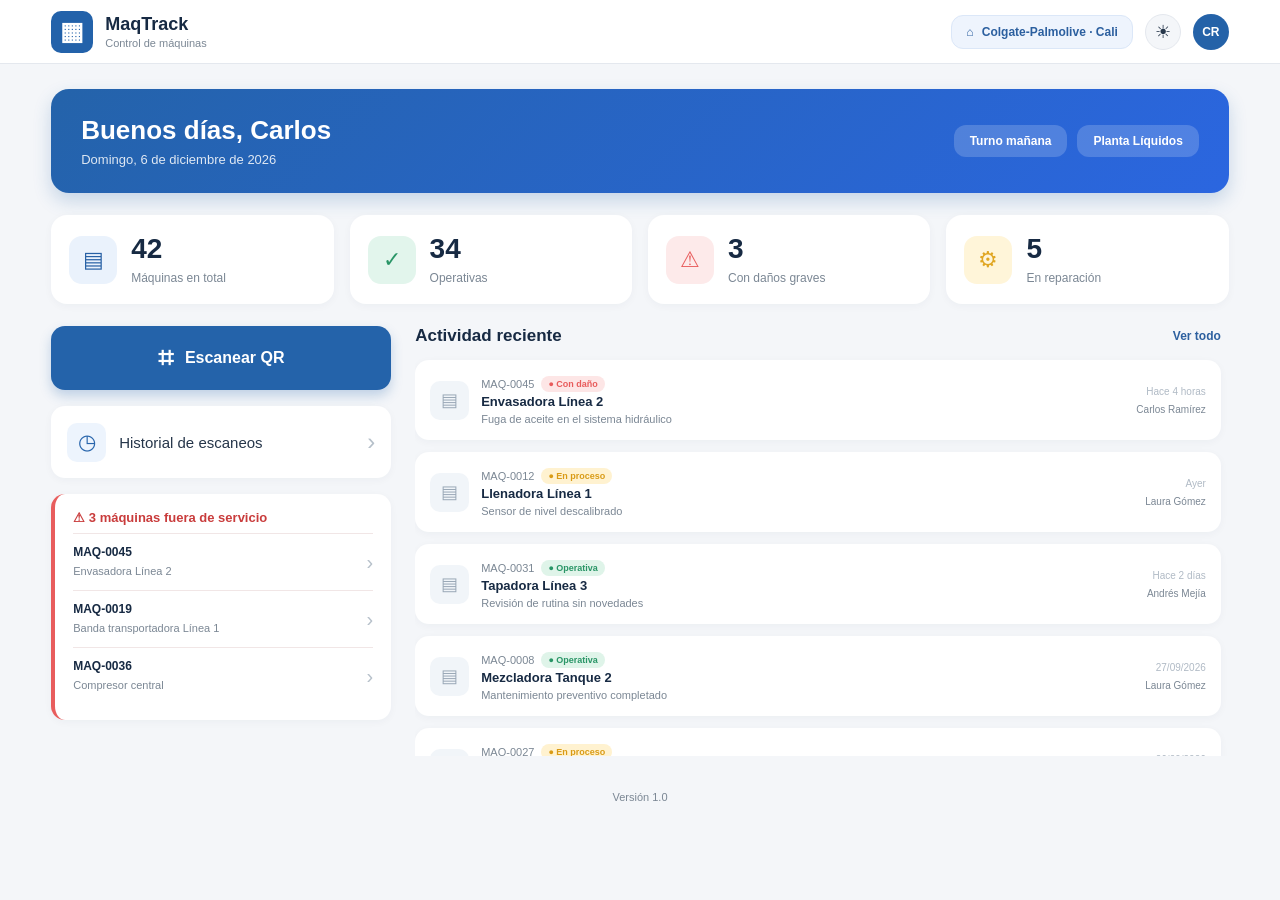
==== index.html @ 4da7d1e7 "se agrego el odo oscuro" ====
<!DOCTYPE html>
<html lang="es">
<head>
  <meta charset="UTF-8">
  <meta name="viewport" content="width=device-width, initial-scale=1.0">
  <title>MaqTrack</title>
  <link rel="stylesheet" href="estilo.css">
</head>
<body>

  <!-- ENCABEZADO -->
  <header class="encabezado">
    <div class="logo-contenedor">
      <div class="logo">▦</div>
      <div class="titulo-logo">
        <h1>MaqTrack</h1>
        <p>Control de máquinas</p>
      </div>
    </div>
    <div class="usuario-contenedor">
      <div class="empresa">
        <span>⌂</span>
        Colgate-Palmolive · Cali
      </div>
      <button class="boton-tema" id="btnTema" aria-label="Cambiar tema">
        <span class="icono-sol">☀</span>
        <span class="icono-luna">☾</span>
      </button>
      <div class="usuario">CR</div>
    </div>
  </header>

  <main class="contenido">

    <!-- BIENVENIDA -->
    <section class="bienvenida">
      <div>
        <h2 id="saludo">Buenos días, Carlos</h2>
        <p id="fecha">Miércoles, 30 de septiembre de 2026</p>
      </div>
      <div class="datos-turno">
        <span class="chip">Turno mañana</span>
        <span class="chip">Planta Líquidos</span>
      </div>
    </section>

    <!-- ESTADÍSTICAS -->
    <section class="estadisticas">
      <div class="estadistica est-azul">
        <div class="icono-est">▤</div>
        <div>
          <strong>42</strong>
          <span>Máquinas en total</span>
        </div>
      </div>

      <div class="estadistica est-verde">
        <div class="icono-est">✓</div>
        <div>
          <strong>34</strong>
          <span>Operativas</span>
        </div>
      </div>

      <div class="estadistica est-rojo">
        <div class="icono-est">⚠</div>
        <div>
          <strong>3</strong>
          <span>Con daños graves</span>
        </div>
      </div>

      <div class="estadistica est-amarillo">
        <div class="icono-est">⚙</div>
        <div>
          <strong>5</strong>
          <span>En reparación</span>
        </div>
      </div>
    </section>

    <!-- ZONA PRINCIPAL -->
    <div class="principal">

      <!-- COLUMNA IZQUIERDA -->
      <section class="columna-izquierda">

        <div class="boton-escanear" onclick="location.href='escaner.html'">
          <span class="icono-qr">⌗</span>
          <span>Escanear QR</span>
        </div>

        <div class="boton-menu" onclick="location.href='historial.html'">
          <div class="icono-menu azul-icono">◷</div>
          <span>Historial de escaneos</span>
          <span class="flecha">›</span>
        </div>

        <!-- ALERTAS -->
        <div class="alertas">
          <h3>⚠ 3 máquinas fuera de servicio</h3>

          <a href="ficha.html" class="alerta-item">
            <div>
              <strong>MAQ-0045</strong>
              <span>Envasadora Línea 2</span>
            </div>
            <em>›</em>
          </a>

          <a href="ficha.html" class="alerta-item">
            <div>
              <strong>MAQ-0019</strong>
              <span>Banda transportadora Línea 1</span>
            </div>
            <em>›</em>
          </a>

          <a href="ficha.html" class="alerta-item">
            <div>
              <strong>MAQ-0036</strong>
              <span>Compresor central</span>
            </div>
            <em>›</em>
          </a>
        </div>

      </section>

      <!-- COLUMNA DERECHA -->
      <section class="actividad">
        <div class="titulo-actividad">
          <h2>Actividad reciente</h2>
          <a href="historial.html">Ver todo</a>
        </div>

        <a href="ficha.html" class="tarjeta">
          <div class="icono-maquina">▤</div>
          <div class="informacion">
            <div class="codigo">
              MAQ-0045
              <span class="estado estado-dano">● Con daño</span>
            </div>
            <h3>Envasadora Línea 2</h3>
            <p>Fuga de aceite en el sistema hidráulico</p>
          </div>
          <div class="tiempo">
            <span>Hace 4 horas</span>
            <strong>Carlos Ramírez</strong>
          </div>
        </a>

        <a href="ficha.html" class="tarjeta">
          <div class="icono-maquina">▤</div>
          <div class="informacion">
            <div class="codigo">
              MAQ-0012
              <span class="estado estado-proceso">● En proceso</span>
            </div>
            <h3>Llenadora Línea 1</h3>
            <p>Sensor de nivel descalibrado</p>
          </div>
          <div class="tiempo">
            <span>Ayer</span>
            <strong>Laura Gómez</strong>
          </div>
        </a>

        <a href="ficha.html" class="tarjeta">
          <div class="icono-maquina">▤</div>
          <div class="informacion">
            <div class="codigo">
              MAQ-0031
              <span class="estado estado-operativa">● Operativa</span>
            </div>
            <h3>Tapadora Línea 3</h3>
            <p>Revisión de rutina sin novedades</p>
          </div>
          <div class="tiempo">
            <span>Hace 2 días</span>
            <strong>Andrés Mejía</strong>
          </div>
        </a>

        <a href="ficha.html" class="tarjeta">
          <div class="icono-maquina">▤</div>
          <div class="informacion">
            <div class="codigo">
              MAQ-0008
              <span class="estado estado-operativa">● Operativa</span>
            </div>
            <h3>Mezcladora Tanque 2</h3>
            <p>Mantenimiento preventivo completado</p>
          </div>
          <div class="tiempo">
            <span>27/09/2026</span>
            <strong>Laura Gómez</strong>
          </div>
        </a>

        <a href="ficha.html" class="tarjeta">
          <div class="icono-maquina">▤</div>
          <div class="informacion">
            <div class="codigo">
              MAQ-0027
              <span class="estado estado-proceso">● En proceso</span>
            </div>
            <h3>Etiquetadora Línea 2</h3>
            <p>Rodillo de arrastre desgastado</p>
          </div>
          <div class="tiempo">
            <span>26/09/2026</span>
            <strong>Carlos Ramírez</strong>
          </div>
        </a>

      </section>
    </div>

  </main>

  <footer class="pie">Versión 1.0</footer>

  <script>
    // Saludo y fecha según el momento actual
    var ahora = new Date();
    var hora = ahora.getHours();
    var saludo = hora < 12 ? 'Buenos días' : (hora < 19 ? 'Buenas tardes' : 'Buenas noches');
    document.getElementById('saludo').textContent = saludo + ', Carlos';

    var fecha = ahora.toLocaleDateString('es-CO', {
      weekday: 'long', day: 'numeric', month: 'long', year: 'numeric'
    });
    document.getElementById('fecha').textContent =
      fecha.charAt(0).toUpperCase() + fecha.slice(1);

    // Modo oscuro
    const btnTema = document.getElementById('btnTema');
    const html = document.documentElement;
    
    // Cargar tema guardado
    const temaGuardado = localStorage.getItem('tema') || 'claro';
    if (temaGuardado === 'oscuro') {
      html.setAttribute('data-tema', 'oscuro');
    }
    
    // Cambiar tema
    btnTema.addEventListener('click', function() {
      const temaActual = html.getAttribute('data-tema');
      const nuevoTema = temaActual === 'oscuro' ? 'claro' : 'oscuro';
      
      html.setAttribute('data-tema', nuevoTema);
      localStorage.setItem('tema', nuevoTema);
    });
  </script>

</body>
</html>
---- estilo.css ----
/* =========================================
   GENERAL
========================================= */
* {
  margin: 0;
  padding: 0;
  box-sizing: border-box;
}

:root {
  /* Colores modo claro */
  --bg-principal: #f4f6f9;
  --bg-tarjeta: #ffffff;
  --texto-principal: #26364a;
  --texto-secundario: #7b8794;
  --texto-titulo: #172a43;
  --borde-sutil: #e4e8ee;
  --borde-tarjeta: #edf0f4;
  --sombra-tarjeta: rgba(30, 50, 70, 0.04);
  --sombra-hover: rgba(30, 50, 70, 0.1);
}

[data-tema="oscuro"] {
  /* Colores modo oscuro */
  --bg-principal: #0f172a;
  --bg-tarjeta: #1e293b;
  --texto-principal: #e2e8f0;
  --texto-secundario: #94a3b8;
  --texto-titulo: #f1f5f9;
  --borde-sutil: #334155;
  --borde-tarjeta: #2d3748;
  --sombra-tarjeta: rgba(0, 0, 0, 0.3);
  --sombra-hover: rgba(0, 0, 0, 0.5);
}

body {
  width: 100%;
  min-height: 100vh;
  font-family: Arial, Helvetica, sans-serif;
  background: var(--bg-principal);
  color: var(--texto-principal);
  overflow-x: hidden;
  transition: background-color 0.3s ease, color 0.3s ease;
}

/* =========================================
   ENCABEZADO
========================================= */
.encabezado {
  width: 100%;
  min-height: 64px;
  background: var(--bg-tarjeta);
  border-bottom: 1px solid var(--borde-sutil);
  padding: 10px 4%;
  display: flex;
  align-items: center;
  justify-content: space-between;
  gap: 20px;
  transition: background-color 0.3s ease, border-color 0.3s ease;
}

.logo-contenedor {
  display: flex;
  align-items: center;
  gap: 12px;
  min-width: 0;
}

.logo {
  width: 42px;
  height: 42px;
  flex-shrink: 0;
  background: #2362aa;
  color: white;
  border-radius: 10px;
  display: flex;
  align-items: center;
  justify-content: center;
  font-size: 25px;
  font-weight: bold;
}

.titulo-logo h1 {
  font-size: 18px;
  color: var(--texto-titulo);
  margin-bottom: 2px;
  transition: color 0.3s ease;
}

.titulo-logo p {
  font-size: 11px;
  color: var(--texto-secundario);
  transition: color 0.3s ease;
}

.usuario-contenedor {
  display: flex;
  align-items: center;
  gap: 12px;
  flex-shrink: 0;
}

.empresa {
  background: #eef4fd;
  border: 1px solid #dbe7f8;
  color: #2b5f9f;
  padding: 9px 14px;
  border-radius: 12px;
  font-size: 12px;
  font-weight: bold;
  white-space: nowrap;
}

[data-tema="oscuro"] .empresa {
  background: #1e3a5f;
  border: 1px solid #2a4a6f;
  color: #7db3e8;
}

.empresa span { margin-right: 5px; }

/* BOTÓN CAMBIAR TEMA */
.boton-tema {
  width: 36px;
  height: 36px;
  border-radius: 50%;
  background: var(--bg-principal);
  border: 1px solid var(--borde-sutil);
  color: var(--texto-principal);
  display: flex;
  align-items: center;
  justify-content: center;
  cursor: pointer;
  transition: all 0.3s ease;
  position: relative;
  overflow: hidden;
}

.boton-tema:hover {
  transform: scale(1.05);
}

.icono-sol,
.icono-luna {
  position: absolute;
  font-size: 18px;
  transition: all 0.3s ease;
}

.icono-sol {
  opacity: 1;
  transform: rotate(0deg) scale(1);
}

.icono-luna {
  opacity: 0;
  transform: rotate(90deg) scale(0.5);
}

[data-tema="oscuro"] .icono-sol {
  opacity: 0;
  transform: rotate(-90deg) scale(0.5);
}

[data-tema="oscuro"] .icono-luna {
  opacity: 1;
  transform: rotate(0deg) scale(1);
}

.usuario {
  width: 36px;
  height: 36px;
  flex-shrink: 0;
  border-radius: 50%;
  background: #2462a8;
  color: white;
  display: flex;
  align-items: center;
  justify-content: center;
  font-size: 12px;
  font-weight: bold;
}

/* =========================================
   CONTENIDO
========================================= */
.contenido {
  width: 100%;
  max-width: 1400px;
  margin: 0 auto;
  padding: 25px 4%;
  display: flex;
  flex-direction: column;
  gap: 22px;
}

/* =========================================
   BIENVENIDA
========================================= */
.bienvenida {
  background: linear-gradient(135deg, #2463aa, #2b66e0);
  color: white;
  border-radius: 18px;
  padding: 26px 30px;
  display: flex;
  align-items: center;
  justify-content: space-between;
  flex-wrap: wrap;
  gap: 16px;
  box-shadow: 0 8px 18px rgba(36, 99, 170, 0.22);
}

.bienvenida h2 {
  font-size: 26px;
  margin-bottom: 6px;
}

.bienvenida p {
  font-size: 13px;
  opacity: 0.85;
}

.datos-turno {
  display: flex;
  gap: 10px;
  flex-wrap: wrap;
}

.chip {
  background: rgba(255, 255, 255, 0.18);
  padding: 9px 16px;
  border-radius: 12px;
  font-size: 12px;
  font-weight: bold;
  white-space: nowrap;
}

/* =========================================
   ESTADÍSTICAS
========================================= */
.estadisticas {
  display: grid;
  grid-template-columns: repeat(4, minmax(0, 1fr));
  gap: 16px;
}

.estadistica {
  background: var(--bg-tarjeta);
  border-radius: 16px;
  padding: 18px;
  display: flex;
  align-items: center;
  gap: 14px;
  box-shadow: 0 2px 8px var(--sombra-tarjeta);
  min-width: 0;
  transition: background-color 0.3s ease, box-shadow 0.3s ease;
}

.icono-est {
  width: 48px;
  height: 48px;
  flex-shrink: 0;
  border-radius: 13px;
  display: flex;
  align-items: center;
  justify-content: center;
  font-size: 22px;
}

.estadistica strong {
  display: block;
  font-size: 28px;
  color: var(--texto-titulo);
  margin-bottom: 3px;
  transition: color 0.3s ease;
}

.estadistica span {
  font-size: 12px;
  color: var(--texto-secundario);
  transition: color 0.3s ease;
}

.est-azul     .icono-est { background: #eaf2fc; color: #2861a5; }
.est-verde    .icono-est { background: #e2f5ec; color: #299566; }
.est-rojo     .icono-est { background: #fdeaea; color: #e85d5d; }
.est-amarillo .icono-est { background: #fff5d9; color: #e0a622; }

/* =========================================
   ZONA PRINCIPAL
========================================= */
.principal {
  display: grid;
  grid-template-columns: minmax(260px, 340px) minmax(0, 1fr);
  gap: 24px;
  align-items: start;
}

.columna-izquierda {
  min-width: 0;
  display: flex;
  flex-direction: column;
  gap: 16px;
}

/* BOTÓN ESCANEAR */
.boton-escanear {
  width: 100%;
  min-height: 64px;
  background: #2463aa;
  color: white;
  border-radius: 14px;
  display: flex;
  align-items: center;
  justify-content: center;
  gap: 12px;
  font-size: 16px;
  font-weight: bold;
  box-shadow: 0 6px 12px rgba(36, 99, 170, 0.25);
  cursor: pointer;
  transition: 0.2s;
}

.boton-escanear:hover {
  background: #1e5798;
  transform: translateY(-1px);
}

.icono-qr { font-size: 27px; }

/* BOTÓN MENÚ */
.boton-menu {
  width: 100%;
  min-height: 72px;
  background: var(--bg-tarjeta);
  border-radius: 14px;
  display: flex;
  align-items: center;
  padding: 12px 16px;
  gap: 13px;
  box-shadow: 0 2px 8px var(--sombra-tarjeta);
  font-size: 15px;
  color: var(--texto-principal);
  cursor: pointer;
  transition: all 0.3s ease;
}

.boton-menu:hover { 
  box-shadow: 0 4px 12px var(--sombra-hover);
}

.icono-menu {
  width: 39px;
  height: 39px;
  flex-shrink: 0;
  border-radius: 10px;
  display: flex;
  align-items: center;
  justify-content: center;
  font-size: 21px;
}

.azul-icono { background: #edf4fd; color: #2865ac; }

[data-tema="oscuro"] .azul-icono { 
  background: #1e3a5f; 
  color: #7db3e8; 
}

.flecha {
  margin-left: auto;
  font-size: 24px;
  color: #b6c0ca;
  flex-shrink: 0;
}

[data-tema="oscuro"] .flecha {
  color: #64748b;
}

/* =========================================
   ALERTAS
========================================= */
.alertas {
  background: var(--bg-tarjeta);
  border-radius: 14px;
  border-left: 4px solid #e85d5d;
  padding: 16px 18px;
  box-shadow: 0 2px 8px var(--sombra-tarjeta);
  transition: background-color 0.3s ease, box-shadow 0.3s ease;
}

.alertas h3 {
  font-size: 13px;
  color: #c93c3c;
  margin-bottom: 8px;
}

[data-tema="oscuro"] .alertas h3 {
  color: #f87171;
}

.alerta-item {
  display: flex;
  align-items: center;
  justify-content: space-between;
  gap: 10px;
  padding: 11px 0;
  border-top: 1px solid #f1e6e6;
  text-decoration: none;
  color: inherit;
}

[data-tema="oscuro"] .alerta-item {
  border-top: 1px solid #3d2a2a;
}

.alerta-item strong {
  display: block;
  font-size: 12px;
  color: var(--texto-titulo);
  margin-bottom: 2px;
  transition: color 0.3s ease;
}

.alerta-item span {
  font-size: 11px;
  color: var(--texto-secundario);
  transition: color 0.3s ease;
}

.alerta-item em {
  font-style: normal;
  font-size: 20px;
  color: #b6c0ca;
  transition: color 0.3s ease;
}

[data-tema="oscuro"] .alerta-item em {
  color: #64748b;
}

.alerta-item:hover em { color: #e85d5d; }

[data-tema="oscuro"] .alerta-item:hover em {
  color: #f87171;
}

/* =========================================
   ACTIVIDAD
========================================= */
.actividad {
  min-width: 0;
  max-height: 430px;
  overflow-y: auto;
  overflow-x: hidden;
  padding-right: 8px;
}

/* BARRA DE DESPLAZAMIENTO DE ACTIVIDAD */
.actividad::-webkit-scrollbar {
  width: 6px;
}

.actividad::-webkit-scrollbar-track {
  background: transparent;
}

.actividad::-webkit-scrollbar-thumb {
  background: #cbd5df;
  border-radius: 10px;
}

.actividad::-webkit-scrollbar-thumb:hover {
  background: #9eabb8;
}

.titulo-actividad {
  display: flex;
  justify-content: space-between;
  align-items: center;
  gap: 15px;
  margin-bottom: 14px;
}

.titulo-actividad h2 {
  font-size: 17px;
  color: var(--texto-titulo);
  transition: color 0.3s ease;
}

.titulo-actividad a {
  text-decoration: none;
  color: #2d609f;
  font-size: 12px;
  font-weight: bold;
  white-space: nowrap;
}

[data-tema="oscuro"] .titulo-actividad a {
  color: #7db3e8;
}

.tarjeta {
  width: 100%;
  min-height: 80px;
  background: var(--bg-tarjeta);
  border-radius: 14px;
  margin-bottom: 12px;
  display: flex;
  align-items: center;
  padding: 10px 15px;
  box-shadow: 0 2px 8px var(--sombra-tarjeta);
  text-decoration: none;
  color: inherit;
  cursor: pointer;
  transition: all 0.3s ease;
}

.tarjeta:hover {
  box-shadow: 0 4px 12px var(--sombra-hover);
  transform: translateY(-1px);
}

.icono-maquina {
  width: 39px;
  height: 39px;
  flex-shrink: 0;
  background: #f1f5f9;
  border-radius: 10px;
  color: #9aa8b7;
  display: flex;
  align-items: center;
  justify-content: center;
  font-size: 18px;
  margin-right: 12px;
  transition: background-color 0.3s ease, color 0.3s ease;
}

[data-tema="oscuro"] .icono-maquina {
  background: #334155;
  color: #94a3b8;
}

.informacion {
  min-width: 0;
  flex: 1;
}

.codigo {
  font-size: 11px;
  color: var(--texto-secundario);
  display: flex;
  align-items: center;
  gap: 7px;
  margin-bottom: 2px;
  transition: color 0.3s ease;
}

.informacion h3 {
  font-size: 13px;
  color: var(--texto-titulo);
  margin-bottom: 4px;
  white-space: nowrap;
  overflow: hidden;
  text-overflow: ellipsis;
  transition: color 0.3s ease;
}

.informacion p {
  font-size: 11px;
  color: var(--texto-secundario);
  white-space: nowrap;
  overflow: hidden;
  text-overflow: ellipsis;
  transition: color 0.3s ease;
}

.estado {
  padding: 3px 7px;
  border-radius: 10px;
  font-size: 9px;
  font-weight: bold;
  white-space: nowrap;
  flex-shrink: 0;
}

.estado-dano      { background: #fde6e6; color: #e85b5b; }
.estado-proceso   { background: #fff2d0; color: #d99b16; }
.estado-operativa { background: #dff4e9; color: #299566; }

[data-tema="oscuro"] .estado-dano { 
  background: #3d1f1f; 
  color: #f87171; 
}

[data-tema="oscuro"] .estado-proceso { 
  background: #3d3420; 
  color: #fbbf24; 
}

[data-tema="oscuro"] .estado-operativa { 
  background: #1f3d2c; 
  color: #34d399; 
}

.tiempo {
  width: 95px;
  flex-shrink: 0;
  display: flex;
  flex-direction: column;
  align-items: flex-end;
  gap: 7px;
  margin-left: 15px;
}

.tiempo span {
  font-size: 10px;
  color: #b0bac5;
  white-space: nowrap;
  transition: color 0.3s ease;
}

[data-tema="oscuro"] .tiempo span {
  color: #64748b;
}

.tiempo strong {
  font-size: 10px;
  color: var(--texto-secundario);
  font-weight: normal;
  white-space: nowrap;
  transition: color 0.3s ease;
}

/* =========================================
   PIE
========================================= */
.pie {
  text-align: center;
  padding: 10px;
  font-size: 11px;
  color: var(--texto-secundario);
  transition: color 0.3s ease;
}

/* =========================================
   TABLET (hasta 1024px)
========================================= */
@media (max-width: 1024px) {
  .encabezado { padding-left: 25px; padding-right: 25px; }

  .contenido {
    padding: 22px 25px;
    gap: 18px;
  }

  .principal {
    grid-template-columns: minmax(240px, 300px) minmax(0, 1fr);
    gap: 20px;
  }

  .estadisticas { gap: 12px; }

  .estadistica {
    padding: 14px;
    gap: 11px;
  }

  .icono-est { width: 42px; height: 42px; font-size: 19px; }
  .estadistica strong { font-size: 24px; }

  .empresa { font-size: 11px; padding: 8px 10px; }
  .tarjeta { padding: 10px 12px; }
  .tiempo { width: 85px; margin-left: 8px; }
}

/* =========================================
   TABLET PEQUEÑA (hasta 767px)
========================================= */
@media (max-width: 767px) {
  .encabezado { padding: 10px 20px; }

  .contenido { padding: 20px; }

  .estadisticas { grid-template-columns: repeat(2, minmax(0, 1fr)); }

  .principal { grid-template-columns: 1fr; }

  .columna-izquierda {
    display: grid;
    grid-template-columns: repeat(2, minmax(0, 1fr));
    gap: 12px;
  }

  .alertas { grid-column: 1 / -1; }
}

/* =========================================
   TELÉFONO (hasta 599px)
========================================= */
@media (max-width: 599px) {
  .encabezado { padding: 9px 15px; gap: 10px; }

  .logo { width: 38px; height: 38px; font-size: 22px; }
  .titulo-logo h1 { font-size: 16px; }
  .titulo-logo p { font-size: 9px; }

  .empresa { display: none; }

  .contenido { padding: 15px; gap: 14px; }

  .bienvenida { padding: 20px; }
  .bienvenida h2 { font-size: 21px; }

  .columna-izquierda { display: flex; }

  .tarjeta { min-height: 75px; padding: 9px 10px; }

  .icono-maquina { width: 36px; height: 36px; margin-right: 9px; }

  .estado { font-size: 8px; padding: 2px 6px; }

  .tiempo { display: none; }
}

/* =========================================
   TELÉFONOS MUY PEQUEÑOS (hasta 380px)
========================================= */
@media (max-width: 380px) {
  .encabezado { padding-left: 10px; padding-right: 10px; }
  .contenido { padding: 10px; }
  .estadisticas { gap: 8px; }
  .estadistica { padding: 11px; }
  .estadistica strong { font-size: 20px; }
}
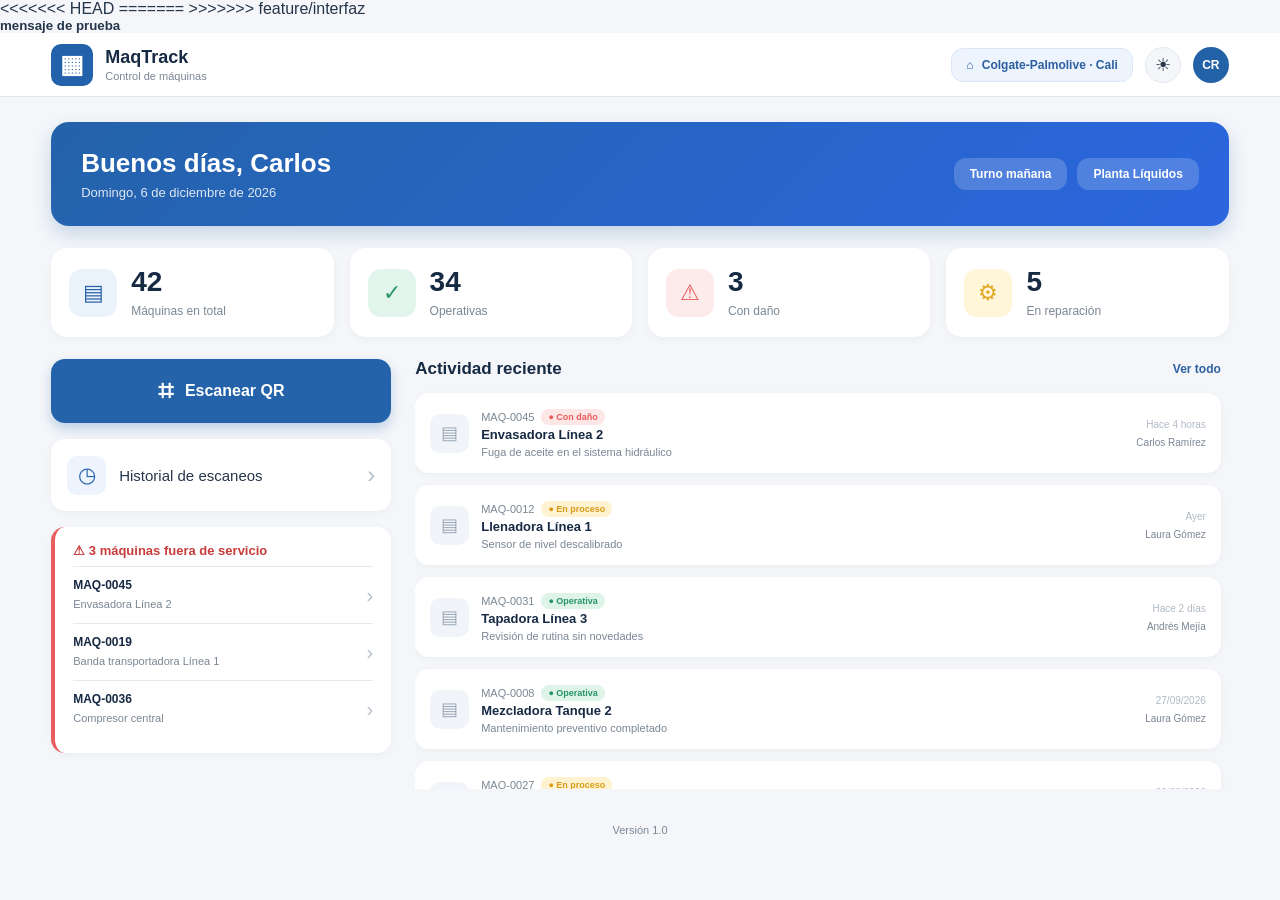
==== commit f53d4ff2: "prueba de rama" ====
--- a/index.html
+++ b/index.html
@@ -3,12 +3,25 @@
 <head>
   <meta charset="UTF-8">
   <meta name="viewport" content="width=device-width, initial-scale=1.0">
+<<<<<<< HEAD
+  <title>
+    <!-- <?= appConfig.NOMBRE ?> -->
+     Alerta MTTO
+  </title>
+  
+  <!-- CSS -->
+  <style>
+    <?!= include('estilo'); ?>
+  </style>
+=======
   <title>MaqTrack</title>
   <link rel="stylesheet" href="estilo.css">
+>>>>>>> feature/interfaz
 </head>
 <body>
 
   <!-- ENCABEZADO -->
+   <h5>mensaje de prueba</h5>
   <header class="encabezado">
     <div class="logo-contenedor">
       <div class="logo">▦</div>
@@ -66,7 +79,7 @@
         <div class="icono-est">⚠</div>
         <div>
           <strong>3</strong>
-          <span>Con daños graves</span>
+          <span>Con daño</span>
         </div>
       </div>
 
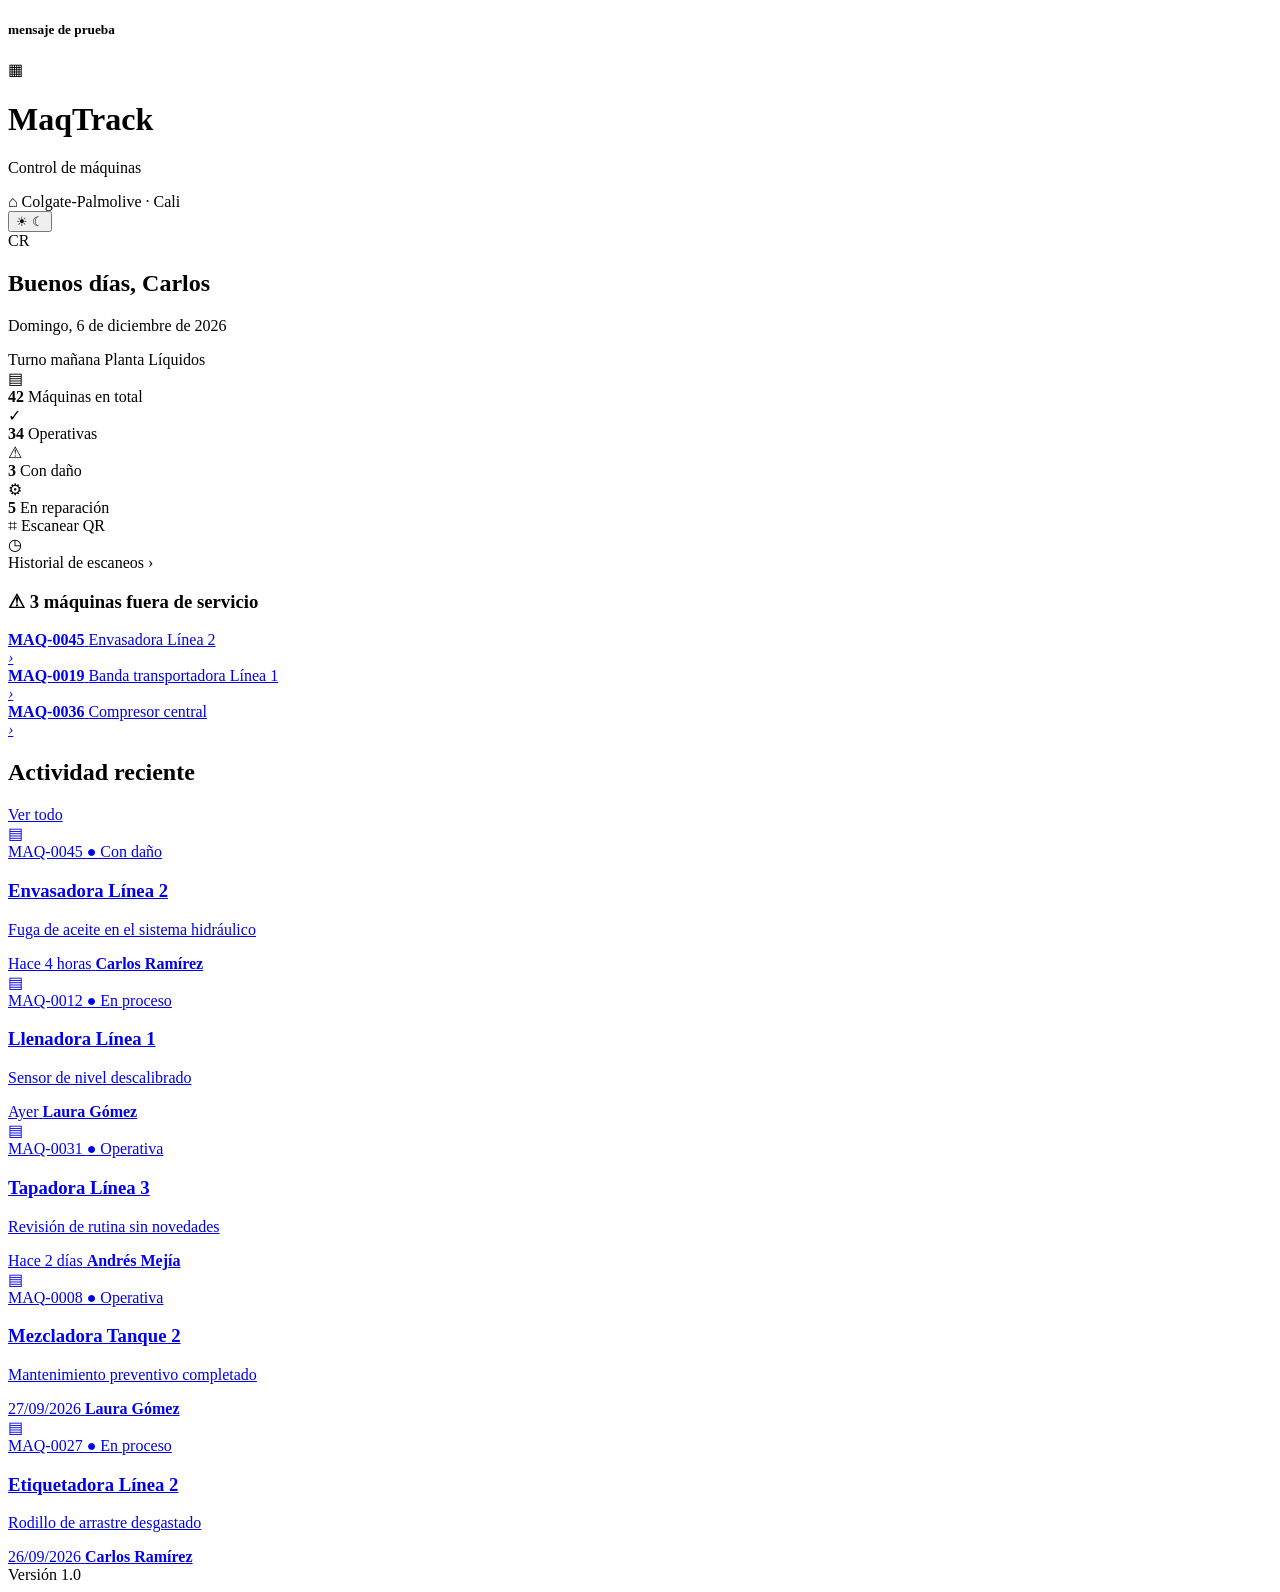
==== commit 1a4e9424: "fix: conectar estilos de index con plantilla de Apps Script" ====
--- a/index.html
+++ b/index.html
@@ -3,20 +3,12 @@
 <head>
   <meta charset="UTF-8">
   <meta name="viewport" content="width=device-width, initial-scale=1.0">
-<<<<<<< HEAD
-  <title>
-    <!-- <?= appConfig.NOMBRE ?> -->
-     Alerta MTTO
-  </title>
-  
-  <!-- CSS -->
+  <title>MaqTrack</title>
+
+  <!-- CSS compatible con Google Apps Script -->
   <style>
     <?!= include('estilo'); ?>
   </style>
-=======
-  <title>MaqTrack</title>
-  <link rel="stylesheet" href="estilo.css">
->>>>>>> feature/interfaz
 </head>
 <body>
 
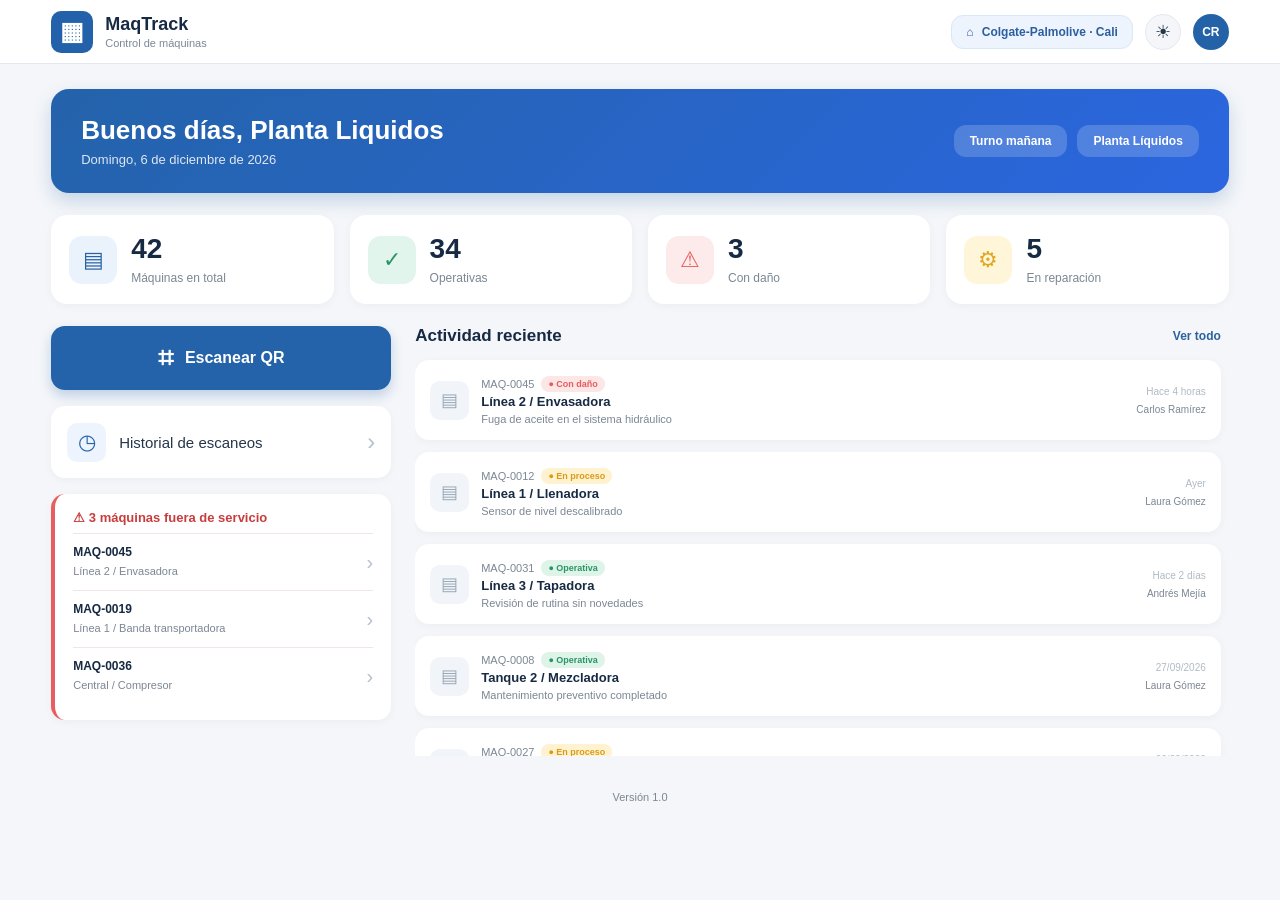
==== commit cb407549: "interfaces finalizadas" ====
--- a/index.html
+++ b/index.html
@@ -3,17 +3,22 @@
 <head>
   <meta charset="UTF-8">
   <meta name="viewport" content="width=device-width, initial-scale=1.0">
-  <title>MaqTrack</title>
-
-  <!-- CSS compatible con Google Apps Script -->
+
+  <title>MaqTrack · Control de máquinas</title>
+  
+  <!-- CSS -->
   <style>
     <?!= include('estilo'); ?>
   </style>
+
+  <title>MaqTrack</title>
+  <link rel="stylesheet" href="estilo.css">
+
 </head>
 <body>
 
   <!-- ENCABEZADO -->
-   <h5>mensaje de prueba</h5>
+ 
   <header class="encabezado">
     <div class="logo-contenedor">
       <div class="logo">▦</div>
@@ -40,7 +45,7 @@
     <!-- BIENVENIDA -->
     <section class="bienvenida">
       <div>
-        <h2 id="saludo">Buenos días, Carlos</h2>
+        <h2 id="saludo">Buenos días, Planta Liquidos</h2>
         <p id="fecha">Miércoles, 30 de septiembre de 2026</p>
       </div>
       <div class="datos-turno">
@@ -108,7 +113,7 @@
           <a href="ficha.html" class="alerta-item">
             <div>
               <strong>MAQ-0045</strong>
-              <span>Envasadora Línea 2</span>
+              <span>Línea 2 / Envasadora</span>
             </div>
             <em>›</em>
           </a>
@@ -116,7 +121,7 @@
           <a href="ficha.html" class="alerta-item">
             <div>
               <strong>MAQ-0019</strong>
-              <span>Banda transportadora Línea 1</span>
+              <span>Línea 1 / Banda transportadora</span>
             </div>
             <em>›</em>
           </a>
@@ -124,7 +129,7 @@
           <a href="ficha.html" class="alerta-item">
             <div>
               <strong>MAQ-0036</strong>
-              <span>Compresor central</span>
+              <span>Central / Compresor</span>
             </div>
             <em>›</em>
           </a>
@@ -146,7 +151,7 @@
               MAQ-0045
               <span class="estado estado-dano">● Con daño</span>
             </div>
-            <h3>Envasadora Línea 2</h3>
+            <h3>Línea 2 / Envasadora</h3>
             <p>Fuga de aceite en el sistema hidráulico</p>
           </div>
           <div class="tiempo">
@@ -162,7 +167,7 @@
               MAQ-0012
               <span class="estado estado-proceso">● En proceso</span>
             </div>
-            <h3>Llenadora Línea 1</h3>
+            <h3>Línea 1 / Llenadora</h3>
             <p>Sensor de nivel descalibrado</p>
           </div>
           <div class="tiempo">
@@ -178,7 +183,7 @@
               MAQ-0031
               <span class="estado estado-operativa">● Operativa</span>
             </div>
-            <h3>Tapadora Línea 3</h3>
+            <h3>Línea 3 / Tapadora</h3>
             <p>Revisión de rutina sin novedades</p>
           </div>
           <div class="tiempo">
@@ -194,7 +199,7 @@
               MAQ-0008
               <span class="estado estado-operativa">● Operativa</span>
             </div>
-            <h3>Mezcladora Tanque 2</h3>
+            <h3>Tanque 2 / Mezcladora</h3>
             <p>Mantenimiento preventivo completado</p>
           </div>
           <div class="tiempo">
@@ -210,7 +215,7 @@
               MAQ-0027
               <span class="estado estado-proceso">● En proceso</span>
             </div>
-            <h3>Etiquetadora Línea 2</h3>
+            <h3>Línea 2 / Etiquetadora</h3>
             <p>Rodillo de arrastre desgastado</p>
           </div>
           <div class="tiempo">
@@ -231,7 +236,7 @@
     var ahora = new Date();
     var hora = ahora.getHours();
     var saludo = hora < 12 ? 'Buenos días' : (hora < 19 ? 'Buenas tardes' : 'Buenas noches');
-    document.getElementById('saludo').textContent = saludo + ', Carlos';
+    document.getElementById('saludo').textContent = saludo + ', Planta Liquidos';
 
     var fecha = ahora.toLocaleDateString('es-CO', {
       weekday: 'long', day: 'numeric', month: 'long', year: 'numeric'
--- a/estilo.css
+++ b/estilo.css
@@ -0,0 +1,736 @@
+/* =========================================
+   GENERAL
+========================================= */
+* {
+  margin: 0;
+  padding: 0;
+  box-sizing: border-box;
+}
+
+:root {
+  /* Colores modo claro */
+  --bg-principal: #f4f6f9;
+  --bg-tarjeta: #ffffff;
+  --texto-principal: #26364a;
+  --texto-secundario: #7b8794;
+  --texto-titulo: #172a43;
+  --borde-sutil: #e4e8ee;
+  --borde-tarjeta: #edf0f4;
+  --sombra-tarjeta: rgba(30, 50, 70, 0.04);
+  --sombra-hover: rgba(30, 50, 70, 0.1);
+}
+
+[data-tema="oscuro"] {
+  /* Colores modo oscuro */
+  --bg-principal: #0f172a;
+  --bg-tarjeta: #1e293b;
+  --texto-principal: #e2e8f0;
+  --texto-secundario: #94a3b8;
+  --texto-titulo: #f1f5f9;
+  --borde-sutil: #334155;
+  --borde-tarjeta: #2d3748;
+  --sombra-tarjeta: rgba(0, 0, 0, 0.3);
+  --sombra-hover: rgba(0, 0, 0, 0.5);
+}
+
+body {
+  width: 100%;
+  min-height: 100vh;
+  font-family: Arial, Helvetica, sans-serif;
+  background: var(--bg-principal);
+  color: var(--texto-principal);
+  overflow-x: hidden;
+  transition: background-color 0.3s ease, color 0.3s ease;
+}
+
+/* =========================================
+   ENCABEZADO
+========================================= */
+.encabezado {
+  width: 100%;
+  min-height: 64px;
+  background: var(--bg-tarjeta);
+  border-bottom: 1px solid var(--borde-sutil);
+  padding: 10px 4%;
+  display: flex;
+  align-items: center;
+  justify-content: space-between;
+  gap: 20px;
+  transition: background-color 0.3s ease, border-color 0.3s ease;
+}
+
+.logo-contenedor {
+  display: flex;
+  align-items: center;
+  gap: 12px;
+  min-width: 0;
+}
+
+.logo {
+  width: 42px;
+  height: 42px;
+  flex-shrink: 0;
+  background: #2362aa;
+  color: white;
+  border-radius: 10px;
+  display: flex;
+  align-items: center;
+  justify-content: center;
+  font-size: 25px;
+  font-weight: bold;
+}
+
+.titulo-logo h1 {
+  font-size: 18px;
+  color: var(--texto-titulo);
+  margin-bottom: 2px;
+  transition: color 0.3s ease;
+}
+
+.titulo-logo p {
+  font-size: 11px;
+  color: var(--texto-secundario);
+  transition: color 0.3s ease;
+}
+
+.usuario-contenedor {
+  display: flex;
+  align-items: center;
+  gap: 12px;
+  flex-shrink: 0;
+}
+
+.empresa {
+  background: #eef4fd;
+  border: 1px solid #dbe7f8;
+  color: #2b5f9f;
+  padding: 9px 14px;
+  border-radius: 12px;
+  font-size: 12px;
+  font-weight: bold;
+  white-space: nowrap;
+}
+
+[data-tema="oscuro"] .empresa {
+  background: #1e3a5f;
+  border: 1px solid #2a4a6f;
+  color: #7db3e8;
+}
+
+.empresa span { margin-right: 5px; }
+
+/* BOTÓN CAMBIAR TEMA */
+.boton-tema {
+  width: 36px;
+  height: 36px;
+  border-radius: 50%;
+  background: var(--bg-principal);
+  border: 1px solid var(--borde-sutil);
+  color: var(--texto-principal);
+  display: flex;
+  align-items: center;
+  justify-content: center;
+  cursor: pointer;
+  transition: all 0.3s ease;
+  position: relative;
+  overflow: hidden;
+}
+
+.boton-tema:hover {
+  transform: scale(1.05);
+}
+
+.icono-sol,
+.icono-luna {
+  position: absolute;
+  font-size: 18px;
+  transition: all 0.3s ease;
+}
+
+.icono-sol {
+  opacity: 1;
+  transform: rotate(0deg) scale(1);
+}
+
+.icono-luna {
+  opacity: 0;
+  transform: rotate(90deg) scale(0.5);
+}
+
+[data-tema="oscuro"] .icono-sol {
+  opacity: 0;
+  transform: rotate(-90deg) scale(0.5);
+}
+
+[data-tema="oscuro"] .icono-luna {
+  opacity: 1;
+  transform: rotate(0deg) scale(1);
+}
+
+.usuario {
+  width: 36px;
+  height: 36px;
+  flex-shrink: 0;
+  border-radius: 50%;
+  background: #2462a8;
+  color: white;
+  display: flex;
+  align-items: center;
+  justify-content: center;
+  font-size: 12px;
+  font-weight: bold;
+}
+
+/* =========================================
+   CONTENIDO
+========================================= */
+.contenido {
+  width: 100%;
+  max-width: 1400px;
+  margin: 0 auto;
+  padding: 25px 4%;
+  display: flex;
+  flex-direction: column;
+  gap: 22px;
+}
+
+/* =========================================
+   BIENVENIDA
+========================================= */
+.bienvenida {
+  background: linear-gradient(135deg, #2463aa, #2b66e0);
+  color: white;
+  border-radius: 18px;
+  padding: 26px 30px;
+  display: flex;
+  align-items: center;
+  justify-content: space-between;
+  flex-wrap: wrap;
+  gap: 16px;
+  box-shadow: 0 8px 18px rgba(36, 99, 170, 0.22);
+}
+
+.bienvenida h2 {
+  font-size: 26px;
+  margin-bottom: 6px;
+}
+
+.bienvenida p {
+  font-size: 13px;
+  opacity: 0.85;
+}
+
+.datos-turno {
+  display: flex;
+  gap: 10px;
+  flex-wrap: wrap;
+}
+
+.chip {
+  background: rgba(255, 255, 255, 0.18);
+  padding: 9px 16px;
+  border-radius: 12px;
+  font-size: 12px;
+  font-weight: bold;
+  white-space: nowrap;
+}
+
+/* =========================================
+   ESTADÍSTICAS
+========================================= */
+.estadisticas {
+  display: grid;
+  grid-template-columns: repeat(4, minmax(0, 1fr));
+  gap: 16px;
+}
+
+.estadistica {
+  background: var(--bg-tarjeta);
+  border-radius: 16px;
+  padding: 18px;
+  display: flex;
+  align-items: center;
+  gap: 14px;
+  box-shadow: 0 2px 8px var(--sombra-tarjeta);
+  min-width: 0;
+  transition: background-color 0.3s ease, box-shadow 0.3s ease;
+}
+
+.icono-est {
+  width: 48px;
+  height: 48px;
+  flex-shrink: 0;
+  border-radius: 13px;
+  display: flex;
+  align-items: center;
+  justify-content: center;
+  font-size: 22px;
+}
+
+.estadistica strong {
+  display: block;
+  font-size: 28px;
+  color: var(--texto-titulo);
+  margin-bottom: 3px;
+  transition: color 0.3s ease;
+}
+
+.estadistica span {
+  font-size: 12px;
+  color: var(--texto-secundario);
+  transition: color 0.3s ease;
+}
+
+.est-azul     .icono-est { background: #eaf2fc; color: #2861a5; }
+.est-verde    .icono-est { background: #e2f5ec; color: #299566; }
+.est-rojo     .icono-est { background: #fdeaea; color: #e85d5d; }
+.est-amarillo .icono-est { background: #fff5d9; color: #e0a622; }
+
+/* =========================================
+   ZONA PRINCIPAL
+========================================= */
+.principal {
+  display: grid;
+  grid-template-columns: minmax(260px, 340px) minmax(0, 1fr);
+  gap: 24px;
+  align-items: start;
+}
+
+.columna-izquierda {
+  min-width: 0;
+  display: flex;
+  flex-direction: column;
+  gap: 16px;
+}
+
+/* BOTÓN ESCANEAR */
+.boton-escanear {
+  width: 100%;
+  min-height: 64px;
+  background: #2463aa;
+  color: white;
+  border-radius: 14px;
+  display: flex;
+  align-items: center;
+  justify-content: center;
+  gap: 12px;
+  font-size: 16px;
+  font-weight: bold;
+  box-shadow: 0 6px 12px rgba(36, 99, 170, 0.25);
+  cursor: pointer;
+  transition: 0.2s;
+}
+
+.boton-escanear:hover {
+  background: #1e5798;
+  transform: translateY(-1px);
+}
+
+.icono-qr { font-size: 27px; }
+
+/* BOTÓN MENÚ */
+.boton-menu {
+  width: 100%;
+  min-height: 72px;
+  background: var(--bg-tarjeta);
+  border-radius: 14px;
+  display: flex;
+  align-items: center;
+  padding: 12px 16px;
+  gap: 13px;
+  box-shadow: 0 2px 8px var(--sombra-tarjeta);
+  font-size: 15px;
+  color: var(--texto-principal);
+  cursor: pointer;
+  transition: all 0.3s ease;
+}
+
+.boton-menu:hover { 
+  box-shadow: 0 4px 12px var(--sombra-hover);
+}
+
+.icono-menu {
+  width: 39px;
+  height: 39px;
+  flex-shrink: 0;
+  border-radius: 10px;
+  display: flex;
+  align-items: center;
+  justify-content: center;
+  font-size: 21px;
+}
+
+.azul-icono { background: #edf4fd; color: #2865ac; }
+
+[data-tema="oscuro"] .azul-icono { 
+  background: #1e3a5f; 
+  color: #7db3e8; 
+}
+
+.flecha {
+  margin-left: auto;
+  font-size: 24px;
+  color: #b6c0ca;
+  flex-shrink: 0;
+}
+
+[data-tema="oscuro"] .flecha {
+  color: #64748b;
+}
+
+/* =========================================
+   ALERTAS
+========================================= */
+.alertas {
+  background: var(--bg-tarjeta);
+  border-radius: 14px;
+  border-left: 4px solid #e85d5d;
+  padding: 16px 18px;
+  box-shadow: 0 2px 8px var(--sombra-tarjeta);
+  transition: background-color 0.3s ease, box-shadow 0.3s ease;
+}
+
+.alertas h3 {
+  font-size: 13px;
+  color: #c93c3c;
+  margin-bottom: 8px;
+}
+
+[data-tema="oscuro"] .alertas h3 {
+  color: #f87171;
+}
+
+.alerta-item {
+  display: flex;
+  align-items: center;
+  justify-content: space-between;
+  gap: 10px;
+  padding: 11px 0;
+  border-top: 1px solid #f1e6e6;
+  text-decoration: none;
+  color: inherit;
+}
+
+[data-tema="oscuro"] .alerta-item {
+  border-top: 1px solid #3d2a2a;
+}
+
+.alerta-item strong {
+  display: block;
+  font-size: 12px;
+  color: var(--texto-titulo);
+  margin-bottom: 2px;
+  transition: color 0.3s ease;
+}
+
+.alerta-item span {
+  font-size: 11px;
+  color: var(--texto-secundario);
+  transition: color 0.3s ease;
+}
+
+.alerta-item em {
+  font-style: normal;
+  font-size: 20px;
+  color: #b6c0ca;
+  transition: color 0.3s ease;
+}
+
+[data-tema="oscuro"] .alerta-item em {
+  color: #64748b;
+}
+
+.alerta-item:hover em { color: #e85d5d; }
+
+[data-tema="oscuro"] .alerta-item:hover em {
+  color: #f87171;
+}
+
+/* =========================================
+   ACTIVIDAD
+========================================= */
+.actividad {
+  min-width: 0;
+  max-height: 430px;
+  overflow-y: auto;
+  overflow-x: hidden;
+  padding-right: 8px;
+}
+
+/* BARRA DE DESPLAZAMIENTO DE ACTIVIDAD */
+.actividad::-webkit-scrollbar {
+  width: 6px;
+}
+
+.actividad::-webkit-scrollbar-track {
+  background: transparent;
+}
+
+.actividad::-webkit-scrollbar-thumb {
+  background: #cbd5df;
+  border-radius: 10px;
+}
+
+.actividad::-webkit-scrollbar-thumb:hover {
+  background: #9eabb8;
+}
+
+.titulo-actividad {
+  display: flex;
+  justify-content: space-between;
+  align-items: center;
+  gap: 15px;
+  margin-bottom: 14px;
+}
+
+.titulo-actividad h2 {
+  font-size: 17px;
+  color: var(--texto-titulo);
+  transition: color 0.3s ease;
+}
+
+.titulo-actividad a {
+  text-decoration: none;
+  color: #2d609f;
+  font-size: 12px;
+  font-weight: bold;
+  white-space: nowrap;
+}
+
+[data-tema="oscuro"] .titulo-actividad a {
+  color: #7db3e8;
+}
+
+.tarjeta {
+  width: 100%;
+  min-height: 80px;
+  background: var(--bg-tarjeta);
+  border-radius: 14px;
+  margin-bottom: 12px;
+  display: flex;
+  align-items: center;
+  padding: 10px 15px;
+  box-shadow: 0 2px 8px var(--sombra-tarjeta);
+  text-decoration: none;
+  color: inherit;
+  cursor: pointer;
+  transition: all 0.3s ease;
+}
+
+.tarjeta:hover {
+  box-shadow: 0 4px 12px var(--sombra-hover);
+  transform: translateY(-1px);
+}
+
+.icono-maquina {
+  width: 39px;
+  height: 39px;
+  flex-shrink: 0;
+  background: #f1f5f9;
+  border-radius: 10px;
+  color: #9aa8b7;
+  display: flex;
+  align-items: center;
+  justify-content: center;
+  font-size: 18px;
+  margin-right: 12px;
+  transition: background-color 0.3s ease, color 0.3s ease;
+}
+
+[data-tema="oscuro"] .icono-maquina {
+  background: #334155;
+  color: #94a3b8;
+}
+
+.informacion {
+  min-width: 0;
+  flex: 1;
+}
+
+.codigo {
+  font-size: 11px;
+  color: var(--texto-secundario);
+  display: flex;
+  align-items: center;
+  gap: 7px;
+  margin-bottom: 2px;
+  transition: color 0.3s ease;
+}
+
+.informacion h3 {
+  font-size: 13px;
+  color: var(--texto-titulo);
+  margin-bottom: 4px;
+  white-space: nowrap;
+  overflow: hidden;
+  text-overflow: ellipsis;
+  transition: color 0.3s ease;
+}
+
+.informacion p {
+  font-size: 11px;
+  color: var(--texto-secundario);
+  white-space: nowrap;
+  overflow: hidden;
+  text-overflow: ellipsis;
+  transition: color 0.3s ease;
+}
+
+.estado {
+  padding: 3px 7px;
+  border-radius: 10px;
+  font-size: 9px;
+  font-weight: bold;
+  white-space: nowrap;
+  flex-shrink: 0;
+}
+
+.estado-dano      { background: #fde6e6; color: #e85b5b; }
+.estado-proceso   { background: #fff2d0; color: #d99b16; }
+.estado-operativa { background: #dff4e9; color: #299566; }
+
+[data-tema="oscuro"] .estado-dano { 
+  background: #3d1f1f; 
+  color: #f87171; 
+}
+
+[data-tema="oscuro"] .estado-proceso { 
+  background: #3d3420; 
+  color: #fbbf24; 
+}
+
+[data-tema="oscuro"] .estado-operativa { 
+  background: #1f3d2c; 
+  color: #34d399; 
+}
+
+.tiempo {
+  width: 95px;
+  flex-shrink: 0;
+  display: flex;
+  flex-direction: column;
+  align-items: flex-end;
+  gap: 7px;
+  margin-left: 15px;
+}
+
+.tiempo span {
+  font-size: 10px;
+  color: #b0bac5;
+  white-space: nowrap;
+  transition: color 0.3s ease;
+}
+
+[data-tema="oscuro"] .tiempo span {
+  color: #64748b;
+}
+
+.tiempo strong {
+  font-size: 10px;
+  color: var(--texto-secundario);
+  font-weight: normal;
+  white-space: nowrap;
+  transition: color 0.3s ease;
+}
+
+/* =========================================
+   PIE
+========================================= */
+.pie {
+  text-align: center;
+  padding: 10px;
+  font-size: 11px;
+  color: var(--texto-secundario);
+  transition: color 0.3s ease;
+}
+
+/* =========================================
+   TABLET (hasta 1024px)
+========================================= */
+@media (max-width: 1024px) {
+  .encabezado { padding-left: 25px; padding-right: 25px; }
+
+  .contenido {
+    padding: 22px 25px;
+    gap: 18px;
+  }
+
+  .principal {
+    grid-template-columns: minmax(240px, 300px) minmax(0, 1fr);
+    gap: 20px;
+  }
+
+  .estadisticas { gap: 12px; }
+
+  .estadistica {
+    padding: 14px;
+    gap: 11px;
+  }
+
+  .icono-est { width: 42px; height: 42px; font-size: 19px; }
+  .estadistica strong { font-size: 24px; }
+
+  .empresa { font-size: 11px; padding: 8px 10px; }
+  .tarjeta { padding: 10px 12px; }
+  .tiempo { width: 85px; margin-left: 8px; }
+}
+
+/* =========================================
+   TABLET PEQUEÑA (hasta 767px)
+========================================= */
+@media (max-width: 767px) {
+  .encabezado { padding: 10px 20px; }
+
+  .contenido { padding: 20px; }
+
+  .estadisticas { grid-template-columns: repeat(2, minmax(0, 1fr)); }
+
+  .principal { grid-template-columns: 1fr; }
+
+  .columna-izquierda {
+    display: grid;
+    grid-template-columns: repeat(2, minmax(0, 1fr));
+    gap: 12px;
+  }
+
+  .alertas { grid-column: 1 / -1; }
+}
+
+/* =========================================
+   TELÉFONO (hasta 599px)
+========================================= */
+@media (max-width: 599px) {
+  .encabezado { padding: 9px 15px; gap: 10px; }
+
+  .logo { width: 38px; height: 38px; font-size: 22px; }
+  .titulo-logo h1 { font-size: 16px; }
+  .titulo-logo p { font-size: 9px; }
+
+  .empresa { display: none; }
+
+  .contenido { padding: 15px; gap: 14px; }
+
+  .bienvenida { padding: 20px; }
+  .bienvenida h2 { font-size: 21px; }
+
+  .columna-izquierda { display: flex; }
+
+  .tarjeta { min-height: 75px; padding: 9px 10px; }
+
+  .icono-maquina { width: 36px; height: 36px; margin-right: 9px; }
+
+  .estado { font-size: 8px; padding: 2px 6px; }
+
+  .tiempo { display: none; }
+}
+
+/* =========================================
+   TELÉFONOS MUY PEQUEÑOS (hasta 380px)
+========================================= */
+@media (max-width: 380px) {
+  .encabezado { padding-left: 10px; padding-right: 10px; }
+  .contenido { padding: 10px; }
+  .estadisticas { gap: 8px; }
+  .estadistica { padding: 11px; }
+  .estadistica strong { font-size: 20px; }
+}
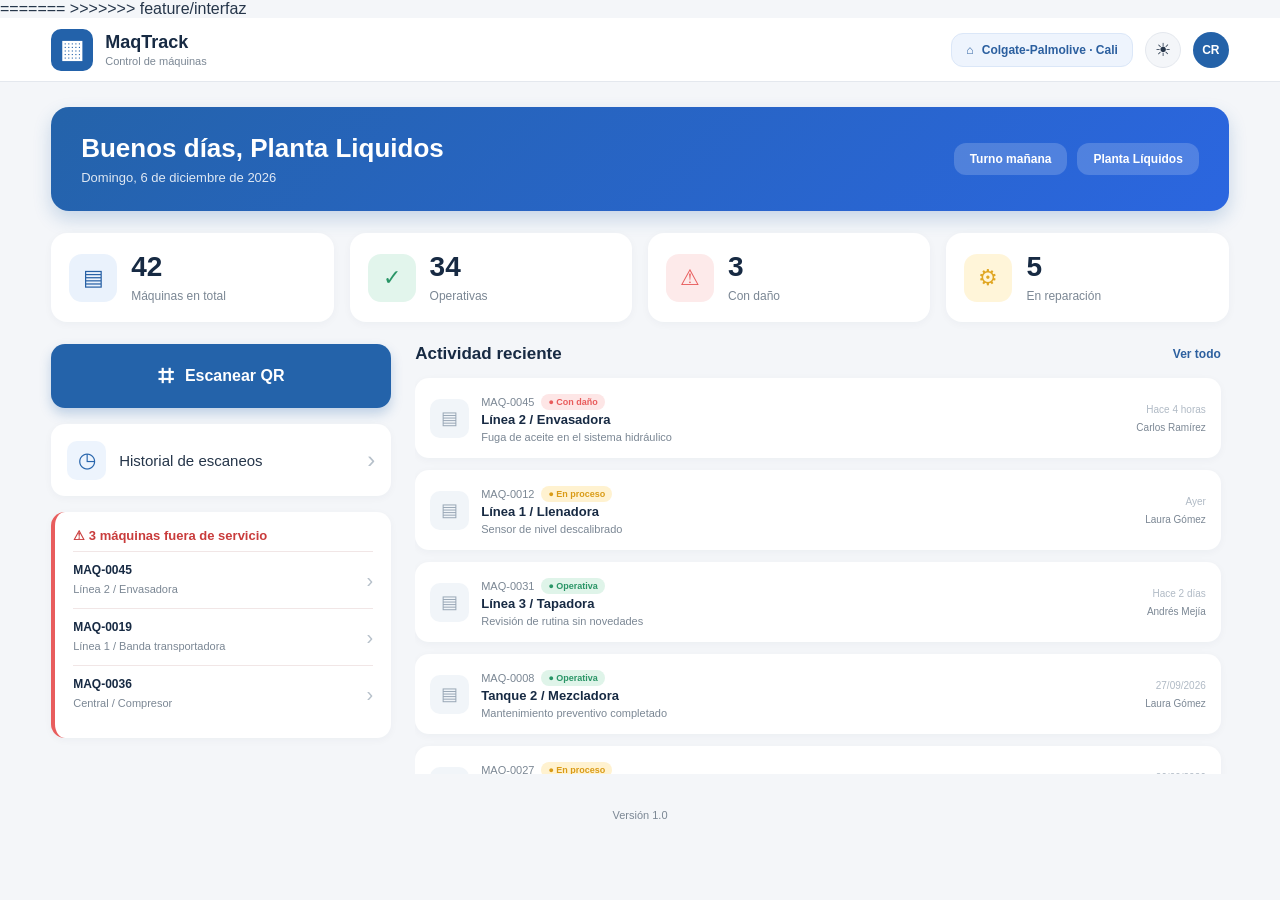
==== commit 7fcdf47a: "Resolucion de conflictos en merge" ====
--- a/index.html
+++ b/index.html
@@ -3,17 +3,16 @@
 <head>
   <meta charset="UTF-8">
   <meta name="viewport" content="width=device-width, initial-scale=1.0">
-
-  <title>MaqTrack · Control de máquinas</title>
-  
-  <!-- CSS -->
+  <title>MaqTrack</title>
+
+  <!-- CSS compatible con Google Apps Script -->
   <style>
     <?!= include('estilo'); ?>
   </style>
-
+=======
   <title>MaqTrack</title>
   <link rel="stylesheet" href="estilo.css">
-
+>>>>>>> feature/interfaz
 </head>
 <body>
 
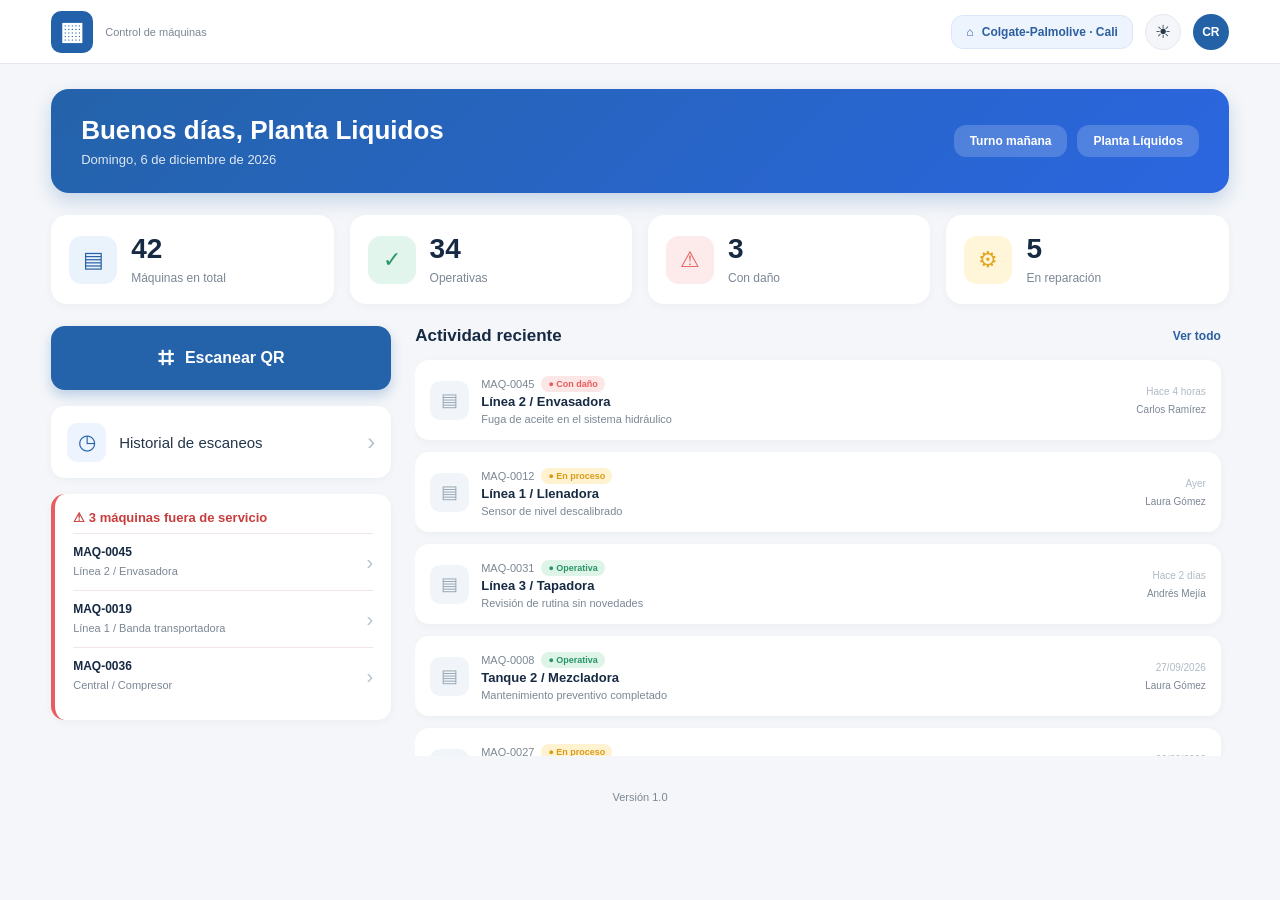
==== commit 73c4ff8d: "correcion de codigo innecesario en inde.html" ====
--- a/index.html
+++ b/index.html
@@ -9,20 +9,18 @@
   <style>
     <?!= include('estilo'); ?>
   </style>
-=======
+
   <title>MaqTrack</title>
   <link rel="stylesheet" href="estilo.css">
->>>>>>> feature/interfaz
 </head>
 <body>
 
   <!-- ENCABEZADO -->
- 
+
   <header class="encabezado">
     <div class="logo-contenedor">
       <div class="logo">▦</div>
       <div class="titulo-logo">
-        <h1>MaqTrack</h1>
         <p>Control de máquinas</p>
       </div>
     </div>
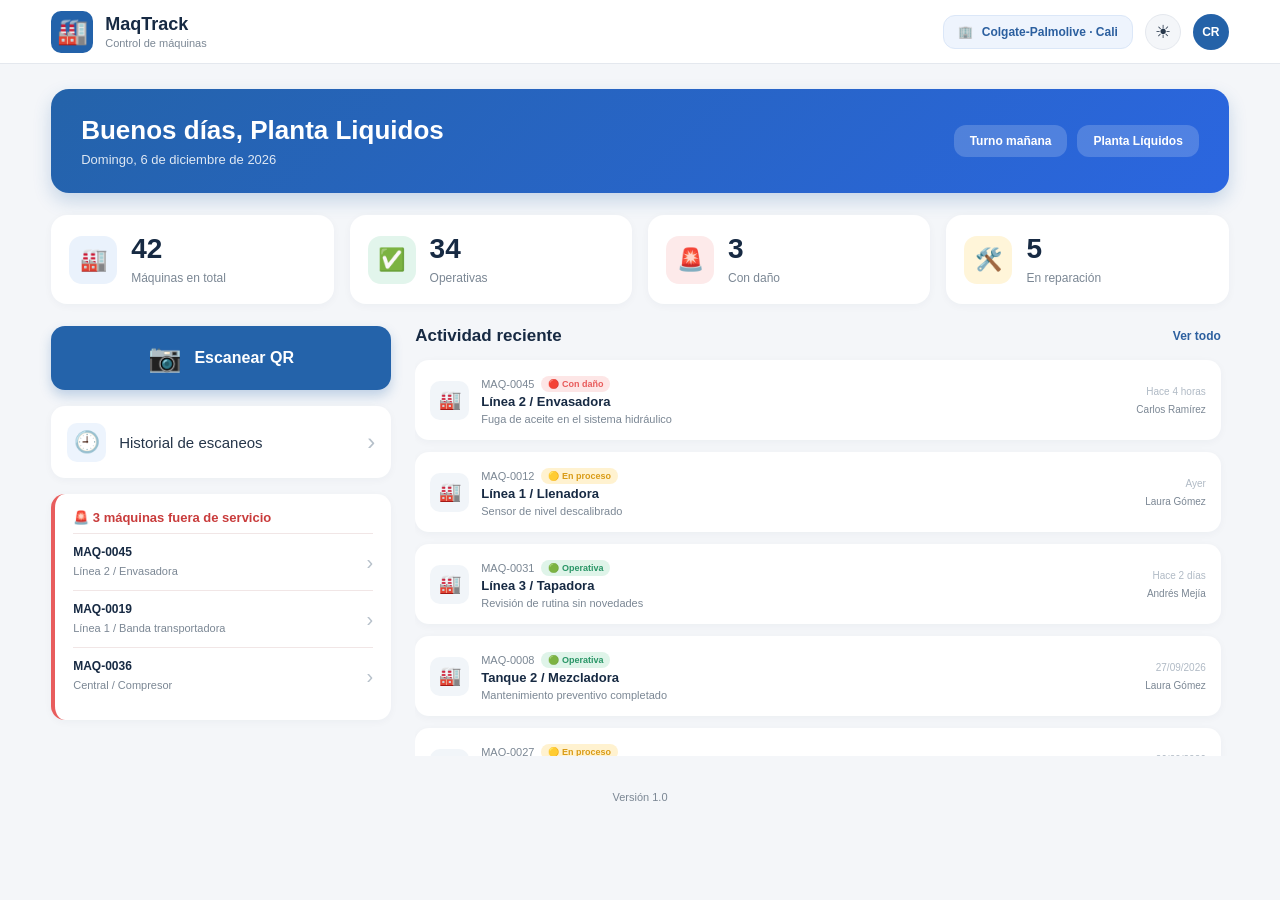
==== commit 4e095936: "prueba" ====
--- a/index.html
+++ b/index.html
@@ -3,30 +3,33 @@
 <head>
   <meta charset="UTF-8">
   <meta name="viewport" content="width=device-width, initial-scale=1.0">
-  <title>MaqTrack</title>
-
-  <!-- CSS compatible con Google Apps Script -->
+
+  <title>MaqTrack · Control de máquinas</title>
+  
+  <!-- CSS -->
   <style>
     <?!= include('estilo'); ?>
   </style>
 
   <title>MaqTrack</title>
   <link rel="stylesheet" href="estilo.css">
+
 </head>
 <body>
 
   <!-- ENCABEZADO -->
-
+ 
   <header class="encabezado">
     <div class="logo-contenedor">
-      <div class="logo">▦</div>
+      <div class="logo">🏭</div>
       <div class="titulo-logo">
+        <h1>MaqTrack</h1>
         <p>Control de máquinas</p>
       </div>
     </div>
     <div class="usuario-contenedor">
       <div class="empresa">
-        <span>⌂</span>
+        <span>🏢</span>
         Colgate-Palmolive · Cali
       </div>
       <button class="boton-tema" id="btnTema" aria-label="Cambiar tema">
@@ -54,7 +57,7 @@
     <!-- ESTADÍSTICAS -->
     <section class="estadisticas">
       <div class="estadistica est-azul">
-        <div class="icono-est">▤</div>
+        <div class="icono-est">🏭</div>
         <div>
           <strong>42</strong>
           <span>Máquinas en total</span>
@@ -62,7 +65,7 @@
       </div>
 
       <div class="estadistica est-verde">
-        <div class="icono-est">✓</div>
+        <div class="icono-est">✅</div>
         <div>
           <strong>34</strong>
           <span>Operativas</span>
@@ -70,7 +73,7 @@
       </div>
 
       <div class="estadistica est-rojo">
-        <div class="icono-est">⚠</div>
+        <div class="icono-est">🚨</div>
         <div>
           <strong>3</strong>
           <span>Con daño</span>
@@ -78,7 +81,7 @@
       </div>
 
       <div class="estadistica est-amarillo">
-        <div class="icono-est">⚙</div>
+        <div class="icono-est">🛠️</div>
         <div>
           <strong>5</strong>
           <span>En reparación</span>
@@ -93,19 +96,19 @@
       <section class="columna-izquierda">
 
         <div class="boton-escanear" onclick="location.href='escaner.html'">
-          <span class="icono-qr">⌗</span>
+          <span class="icono-qr">📷</span>
           <span>Escanear QR</span>
         </div>
 
         <div class="boton-menu" onclick="location.href='historial.html'">
-          <div class="icono-menu azul-icono">◷</div>
+          <div class="icono-menu azul-icono">🕘</div>
           <span>Historial de escaneos</span>
           <span class="flecha">›</span>
         </div>
 
         <!-- ALERTAS -->
         <div class="alertas">
-          <h3>⚠ 3 máquinas fuera de servicio</h3>
+          <h3>🚨 3 máquinas fuera de servicio</h3>
 
           <a href="ficha.html" class="alerta-item">
             <div>
@@ -142,11 +145,11 @@
         </div>
 
         <a href="ficha.html" class="tarjeta">
-          <div class="icono-maquina">▤</div>
+          <div class="icono-maquina">🏭</div>
           <div class="informacion">
             <div class="codigo">
               MAQ-0045
-              <span class="estado estado-dano">● Con daño</span>
+              <span class="estado estado-dano">🔴 Con daño</span>
             </div>
             <h3>Línea 2 / Envasadora</h3>
             <p>Fuga de aceite en el sistema hidráulico</p>
@@ -158,11 +161,11 @@
         </a>
 
         <a href="ficha.html" class="tarjeta">
-          <div class="icono-maquina">▤</div>
+          <div class="icono-maquina">🏭</div>
           <div class="informacion">
             <div class="codigo">
               MAQ-0012
-              <span class="estado estado-proceso">● En proceso</span>
+              <span class="estado estado-proceso">🟡 En proceso</span>
             </div>
             <h3>Línea 1 / Llenadora</h3>
             <p>Sensor de nivel descalibrado</p>
@@ -174,11 +177,11 @@
         </a>
 
         <a href="ficha.html" class="tarjeta">
-          <div class="icono-maquina">▤</div>
+          <div class="icono-maquina">🏭</div>
           <div class="informacion">
             <div class="codigo">
               MAQ-0031
-              <span class="estado estado-operativa">● Operativa</span>
+              <span class="estado estado-operativa">🟢 Operativa</span>
             </div>
             <h3>Línea 3 / Tapadora</h3>
             <p>Revisión de rutina sin novedades</p>
@@ -190,11 +193,11 @@
         </a>
 
         <a href="ficha.html" class="tarjeta">
-          <div class="icono-maquina">▤</div>
+          <div class="icono-maquina">🏭</div>
           <div class="informacion">
             <div class="codigo">
               MAQ-0008
-              <span class="estado estado-operativa">● Operativa</span>
+              <span class="estado estado-operativa">🟢 Operativa</span>
             </div>
             <h3>Tanque 2 / Mezcladora</h3>
             <p>Mantenimiento preventivo completado</p>
@@ -206,11 +209,11 @@
         </a>
 
         <a href="ficha.html" class="tarjeta">
-          <div class="icono-maquina">▤</div>
+          <div class="icono-maquina">🏭</div>
           <div class="informacion">
             <div class="codigo">
               MAQ-0027
-              <span class="estado estado-proceso">● En proceso</span>
+              <span class="estado estado-proceso">🟡 En proceso</span>
             </div>
             <h3>Línea 2 / Etiquetadora</h3>
             <p>Rodillo de arrastre desgastado</p>
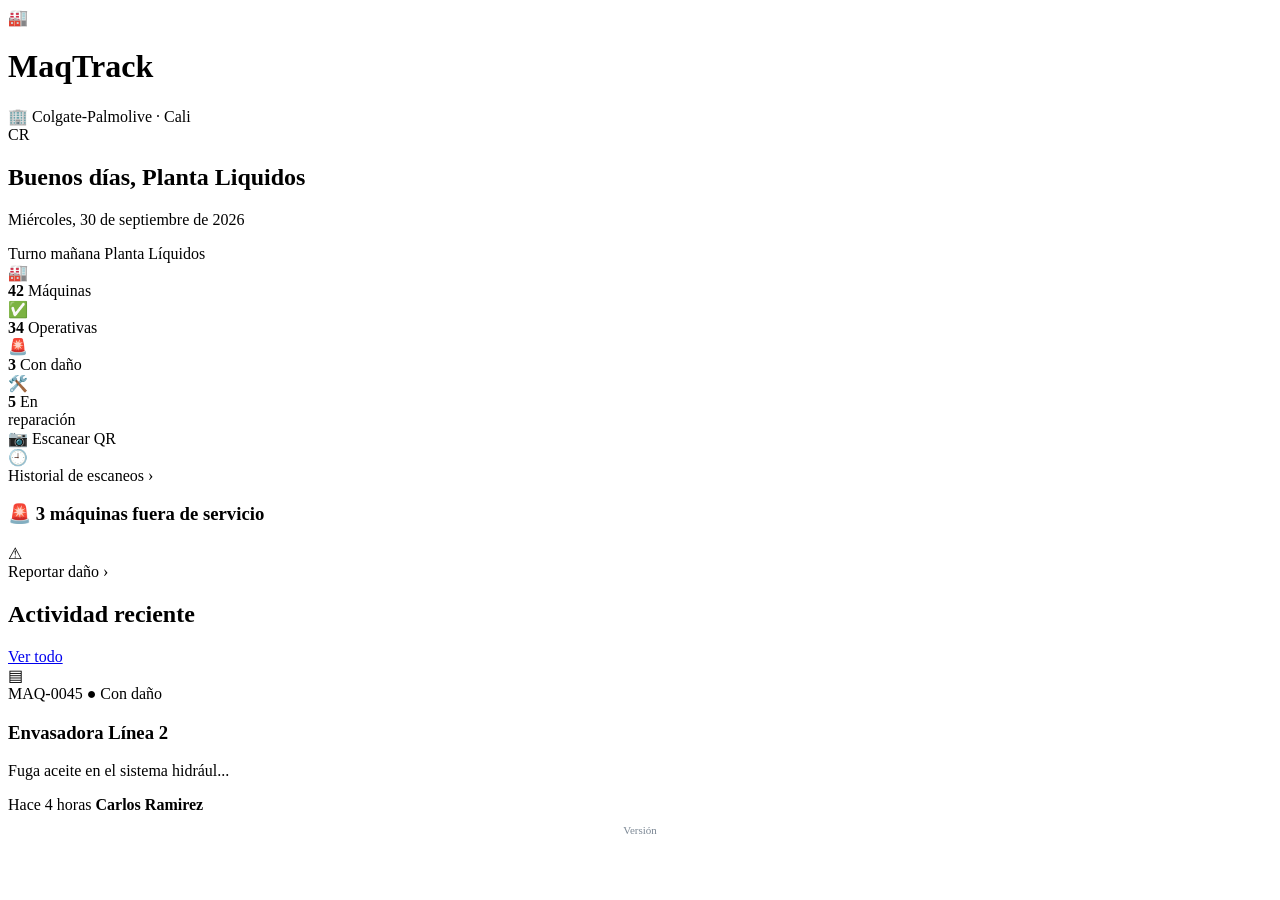
==== commit e02ff0f0: "Merge branch 'main' into main" ====
--- a/index.html
+++ b/index.html
@@ -3,28 +3,21 @@
 <head>
   <meta charset="UTF-8">
   <meta name="viewport" content="width=device-width, initial-scale=1.0">
-
-  <title>MaqTrack · Control de máquinas</title>
+  <title><?= appConfig.NOMBRE ?></title>
   
   <!-- CSS -->
   <style>
     <?!= include('estilo'); ?>
   </style>
-
-  <title>MaqTrack</title>
-  <link rel="stylesheet" href="estilo.css">
-
 </head>
 <body>
-
   <!-- ENCABEZADO -->
- 
   <header class="encabezado">
     <div class="logo-contenedor">
       <div class="logo">🏭</div>
       <div class="titulo-logo">
         <h1>MaqTrack</h1>
-        <p>Control de máquinas</p>
+        <p><?= appConfig.DESCRIPCION ?></p>
       </div>
     </div>
     <div class="usuario-contenedor">
@@ -32,14 +25,11 @@
         <span>🏢</span>
         Colgate-Palmolive · Cali
       </div>
-      <button class="boton-tema" id="btnTema" aria-label="Cambiar tema">
-        <span class="icono-sol">☀</span>
-        <span class="icono-luna">☾</span>
-      </button>
       <div class="usuario">CR</div>
     </div>
   </header>
 
+  <!-- CONTENIDO PRINCIPAL -->
   <main class="contenido">
 
     <!-- BIENVENIDA -->
@@ -60,7 +50,7 @@
         <div class="icono-est">🏭</div>
         <div>
           <strong>42</strong>
-          <span>Máquinas en total</span>
+          <span>Máquinas</span>
         </div>
       </div>
 
@@ -84,7 +74,7 @@
         <div class="icono-est">🛠️</div>
         <div>
           <strong>5</strong>
-          <span>En reparación</span>
+          <span>En<br>reparación</span>
         </div>
       </div>
     </section>
@@ -110,159 +100,42 @@
         <div class="alertas">
           <h3>🚨 3 máquinas fuera de servicio</h3>
 
-          <a href="ficha.html" class="alerta-item">
-            <div>
-              <strong>MAQ-0045</strong>
-              <span>Línea 2 / Envasadora</span>
-            </div>
-            <em>›</em>
-          </a>
+      <div class="boton-menu">
+        <div class="icono-menu rojo-icono">⚠</div>
+        <span>Reportar daño</span>
+        <span class="flecha">›</span>
+      </div>
+    </section>
 
-          <a href="ficha.html" class="alerta-item">
-            <div>
-              <strong>MAQ-0019</strong>
-              <span>Línea 1 / Banda transportadora</span>
-            </div>
-            <em>›</em>
-          </a>
+    <!-- COLUMNA DERECHA -->
+    <section class="actividad">
+      <div class="titulo-actividad">
+        <h2>Actividad reciente</h2>
+        <a href="#">Ver todo</a>
+      </div>
 
-          <a href="ficha.html" class="alerta-item">
-            <div>
-              <strong>MAQ-0036</strong>
-              <span>Central / Compresor</span>
-            </div>
-            <em>›</em>
-          </a>
+      <!-- TARJETA DE EJEMPLO -->
+      <div class="tarjeta">
+        <div class="icono-maquina">▤</div>
+        <div class="informacion">
+          <div class="codigo">
+            MAQ-0045
+            <span class="estado estado-dano">● Con daño</span>
+          </div>
+          <h3>Envasadora Línea 2</h3>
+          <p>Fuga aceite en el sistema hidrául...</p>
         </div>
-
-      </section>
-
-      <!-- COLUMNA DERECHA -->
-      <section class="actividad">
-        <div class="titulo-actividad">
-          <h2>Actividad reciente</h2>
-          <a href="historial.html">Ver todo</a>
+        <div class="tiempo">
+          <span>Hace 4 horas</span>
+          <strong>Carlos Ramirez</strong>
         </div>
-
-        <a href="ficha.html" class="tarjeta">
-          <div class="icono-maquina">🏭</div>
-          <div class="informacion">
-            <div class="codigo">
-              MAQ-0045
-              <span class="estado estado-dano">🔴 Con daño</span>
-            </div>
-            <h3>Línea 2 / Envasadora</h3>
-            <p>Fuga de aceite en el sistema hidráulico</p>
-          </div>
-          <div class="tiempo">
-            <span>Hace 4 horas</span>
-            <strong>Carlos Ramírez</strong>
-          </div>
-        </a>
-
-        <a href="ficha.html" class="tarjeta">
-          <div class="icono-maquina">🏭</div>
-          <div class="informacion">
-            <div class="codigo">
-              MAQ-0012
-              <span class="estado estado-proceso">🟡 En proceso</span>
-            </div>
-            <h3>Línea 1 / Llenadora</h3>
-            <p>Sensor de nivel descalibrado</p>
-          </div>
-          <div class="tiempo">
-            <span>Ayer</span>
-            <strong>Laura Gómez</strong>
-          </div>
-        </a>
-
-        <a href="ficha.html" class="tarjeta">
-          <div class="icono-maquina">🏭</div>
-          <div class="informacion">
-            <div class="codigo">
-              MAQ-0031
-              <span class="estado estado-operativa">🟢 Operativa</span>
-            </div>
-            <h3>Línea 3 / Tapadora</h3>
-            <p>Revisión de rutina sin novedades</p>
-          </div>
-          <div class="tiempo">
-            <span>Hace 2 días</span>
-            <strong>Andrés Mejía</strong>
-          </div>
-        </a>
-
-        <a href="ficha.html" class="tarjeta">
-          <div class="icono-maquina">🏭</div>
-          <div class="informacion">
-            <div class="codigo">
-              MAQ-0008
-              <span class="estado estado-operativa">🟢 Operativa</span>
-            </div>
-            <h3>Tanque 2 / Mezcladora</h3>
-            <p>Mantenimiento preventivo completado</p>
-          </div>
-          <div class="tiempo">
-            <span>27/09/2026</span>
-            <strong>Laura Gómez</strong>
-          </div>
-        </a>
-
-        <a href="ficha.html" class="tarjeta">
-          <div class="icono-maquina">🏭</div>
-          <div class="informacion">
-            <div class="codigo">
-              MAQ-0027
-              <span class="estado estado-proceso">🟡 En proceso</span>
-            </div>
-            <h3>Línea 2 / Etiquetadora</h3>
-            <p>Rodillo de arrastre desgastado</p>
-          </div>
-          <div class="tiempo">
-            <span>26/09/2026</span>
-            <strong>Carlos Ramírez</strong>
-          </div>
-        </a>
-
-      </section>
-    </div>
-
+      </div>
+    </section>
   </main>
 
-  <footer class="pie">Versión 1.0</footer>
-
-  <script>
-    // Saludo y fecha según el momento actual
-    var ahora = new Date();
-    var hora = ahora.getHours();
-    var saludo = hora < 12 ? 'Buenos días' : (hora < 19 ? 'Buenas tardes' : 'Buenas noches');
-    document.getElementById('saludo').textContent = saludo + ', Planta Liquidos';
-
-    var fecha = ahora.toLocaleDateString('es-CO', {
-      weekday: 'long', day: 'numeric', month: 'long', year: 'numeric'
-    });
-    document.getElementById('fecha').textContent =
-      fecha.charAt(0).toUpperCase() + fecha.slice(1);
-
-    // Modo oscuro
-    const btnTema = document.getElementById('btnTema');
-    const html = document.documentElement;
-    
-    // Cargar tema guardado
-    const temaGuardado = localStorage.getItem('tema') || 'claro';
-    if (temaGuardado === 'oscuro') {
-      html.setAttribute('data-tema', 'oscuro');
-    }
-    
-    // Cambiar tema
-    btnTema.addEventListener('click', function() {
-      const temaActual = html.getAttribute('data-tema');
-      const nuevoTema = temaActual === 'oscuro' ? 'claro' : 'oscuro';
-      
-      html.setAttribute('data-tema', nuevoTema);
-      localStorage.setItem('tema', nuevoTema);
-    });
-  </script>
-
+  <!-- PIE DE PÁGINA -->
+  <footer style="text-align:center; padding:10px; font-size:11px; color:#7b8794;">
+    Versión <?= appConfig.VERSION ?>
+  </footer>
 </body>
-</html>+</html>
